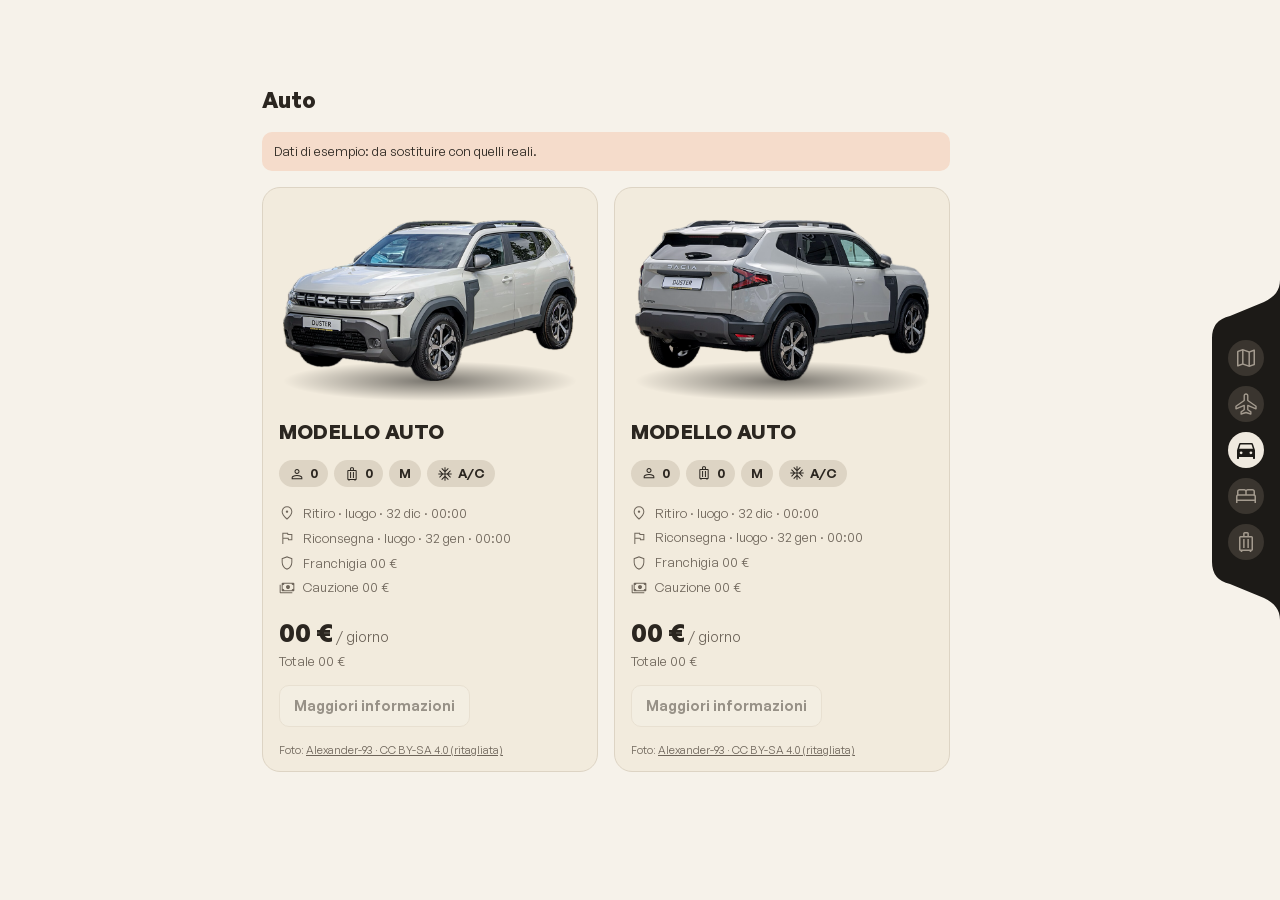
==== auto.html @ 2908af8f "Auto: sfondo della card e ombra ellittica sotto l'auto Co-Authored-By: Claude Sonnet 5.5 <noreply@an" ====
<!doctype html>
<html lang="it">
<head>
<meta charset="utf-8">
<meta name="viewport" content="width=device-width, initial-scale=1">
<meta name="theme-color" content="#f6f2ea"><!-- barra di stato del telefono: colore della pagina -->
<title>Auto — Marocco</title>
<link rel="stylesheet" href="stile.css">
<style>
  /* Le due auto stanno affiancate; su mobile scorrono in orizzontale. */
  .cars { display: grid; grid-template-columns: 1fr 1fr; gap: 16px; }
  @media (max-width: 700px) { .cars { display: flex; overflow-x: auto; scroll-snap-type: x mandatory; margin: 0 -16px; padding: 0 16px 12px; scroll-padding: 0 16px; } .car { flex: 0 0 82%; scroll-snap-align: start; } }
  .car { display: flex; flex-direction: column; overflow: hidden; border: 1px solid var(--line); border-radius: 18px; background: color-mix(in srgb, var(--land) 35%, var(--bg)); }
  /* L'auto sta sullo sfondo della card; sotto ha un'ombra: ellisse nera, piena al centro e trasparente ai bordi, al 50%. */
  .car-img { position: relative; padding: 32px 20px 20px; }
  .car-img::before { content: ""; position: absolute; left: 6%; right: 6%; bottom: 0; height: 40px; border-radius: 50%; background: radial-gradient(closest-side, #000, transparent); opacity: .5; }
  .car-photo { position: relative; display: block; width: 100%; height: auto; }
  .car-body { display: flex; flex: 1; flex-direction: column; gap: 14px; padding: 16px; }
  .car h2 { margin: 0; font-size: 20px; letter-spacing: .01em; }
  .chips { display: flex; flex-wrap: wrap; gap: 6px; }
  .chip { display: flex; align-items: center; gap: 5px; padding: 4px 10px; border-radius: 999px; background: var(--line); font-size: 13px; font-weight: 600; }
  .car ul { margin: 0; padding: 0; list-style: none; font-size: 13px; color: var(--muted); }
  .car li { display: flex; align-items: center; gap: 8px; padding: 3px 0; border: 0; }
  .car li svg, .chip svg { flex: none; }
  .price { margin-top: auto; }
  .price b { font-size: 26px; }
  .price span { color: var(--muted); font-size: 14px; }
  .price small { display: block; color: var(--muted); font-size: 13px; }
  .credit { padding: 0 16px 12px; color: var(--muted); font-size: 11px; }
  .credit a { color: inherit; }
</style>
</head>
<body data-page="auto">
<main class="page" id="root"></main>
<script src="nav.js"></script>
<script>
const ICO = {
  persone: 'M372-523q-42-42-42-108t42-108q42-42 108-42t108 42q42 42 42 108t-42 108q-42 42-108 42t-108-42ZM160-160v-94q0-38 19-65t49-41q67-30 128.5-45T480-420q62 0 123 15.5T731-360q31 14 50 41t19 65v94H160Zm60-60h520v-34q0-16-9.5-30.5T707-306q-64-31-117-42.5T480-360q-57 0-111 11.5T252-306q-14 7-23 21.5t-9 30.5v34Zm324.5-346.5Q570-592 570-631t-25.5-64.5Q519-721 480-721t-64.5 25.5Q390-670 390-631t25.5 64.5Q441-541 480-541t64.5-25.5ZM480-631Zm0 411Z',
  clima: 'M450-80v-195L301-126l-43-42 192-192v-90h-90L172-262l-44-41 147-147H80v-60h195L125-660l43-43 192 193h90v-91L262-789l42-44 146 147v-194h60v194l150-150 42 43-192 192v91h91l189-189 43 42-147 147h194v60H686l148 149-41 43-192-192h-91v90l192 193-41 43-151-151v195h-60Z',
  ritiro: 'M529.5-510.5Q550-531 550-560t-20.5-49.5Q509-630 480-630t-49.5 20.5Q410-589 410-560t20.5 49.5Q451-490 480-490t49.5-20.5ZM480-159q133-121 196.5-219.5T740-552q0-118-75.5-193T480-820q-109 0-184.5 75T220-552q0 75 65 173.5T480-159Zm0 79Q319-217 239.5-334.5T160-552q0-150 96.5-239T480-880q127 0 223.5 89T800-552q0 100-79.5 217.5T480-80Zm0-480Z',
  riconsegna: 'M200-120v-680h343l19 86h238v370H544l-18.93-85H260v309h-60Zm300-452Zm95 168h145v-250H511l-19-86H260v251h316l19 85Z',
  franchigia: 'M480-81q-140-35-230-162.5T160-523v-238l320-120 320 120v238q0 152-90 279.5T480-81Zm0-62q115-38 187.5-143.5T740-523v-196l-260-98-260 98v196q0 131 72.5 236.5T480-143Zm0-337Z',
  cauzione: 'M540-420q-50 0-85-35t-35-85q0-50 35-85t85-35q50 0 85 35t35 85q0 50-35 85t-85 35ZM220-280q-24.75 0-42.37-17.63Q160-315.25 160-340v-400q0-24.75 17.63-42.38Q195.25-800 220-800h640q24.75 0 42.38 17.62Q920-764.75 920-740v400q0 24.75-17.62 42.37Q884.75-280 860-280H220Zm100-60h440q0-42 29-71t71-29v-200q-42 0-71-29t-29-71H320q0 42-29 71t-71 29v200q42 0 71 29t29 71Zm480 180H100q-24.75 0-42.37-17.63Q40-195.25 40-220v-460h60v460h700v60ZM220-340v-400 400Z'
};
const sv = (d, s = 16) => iconaSvg(d, s);
function auto(a) {
  const c = el('article', 'car');
  c.innerHTML = `
    <div class="car-img"><img class="car-photo" src="${a.foto}" alt=""></div>
    <div class="car-body">
      <div><h2>${a.modello}</h2></div>
      <div class="chips">
        <span class="chip">${sv(ICO.persone)}${a.persone}</span>
        <span class="chip">${sv(ICONE.valigia[0])}${a.bagagli}</span>
        <span class="chip">${a.cambio}</span>
        <span class="chip">${sv(ICO.clima)}${a.clima}</span>
      </div>
      <ul>${a.dettagli.map(([k, t]) => `<li>${sv(ICO[k])}<span>${t}</span></li>`).join('')}</ul>
      <div class="price"><b>${a.prezzoGiorno}</b> <span>/ giorno</span><small>Totale ${a.totale}</small></div>
      <div class="actions"></div>
    </div>
    <div class="credit">Foto: <a href="${a.fonte}" target="_blank" rel="noopener">${a.credito}</a></div>`;
  const act = c.querySelector('.actions');
  for (const [l, u] of a.bottoni) {
    const b = u ? el('a', 'btn', l) : el('button', 'btn', l);
    if (u) { b.href = u; b.target = '_blank'; b.rel = 'noopener'; } else { b.type = 'button'; b.disabled = true; b.title = 'Non ancora disponibile'; }
    act.append(b);
  }
  return c;
}
load('auto').then(d => {
  if (d.mock) root.append(el('p', 'mock', 'Dati di esempio: da sostituire con quelli reali.'));
  if (d.intro) root.append(el('p', 'intro', d.intro));
  const cars = el('div', 'cars'); d.auto.forEach(a => cars.append(auto(a))); root.append(cars);
}).catch(() => root.append(el('p', 'intro', 'Dati non disponibili.')));
</script>
</body>
</html>
---- stile.css ----
@font-face { font-family: "General Sans"; src: url(font/GeneralSans-Variable.woff2) format("woff2"); font-weight: 200 700; font-style: normal; font-display: swap; }
@font-face { font-family: "General Sans"; src: url(font/GeneralSans-Italic.woff2) format("woff2"); font-weight: 400; font-style: italic; font-display: swap; }

:root {
  color-scheme: light;
  --bg: #f6f2ea; --ink: #2b2620; --muted: #6e655a; --line: #ddd4c4;
  --sea: #bdd5e3; --land: #eadfc6; --land-edge: #b3a283;
  --nat: #78bd8a; --city: #f09a6c; --coast: #4a90c2; --transit: #bdb5a8; --dot-ink: #2b2620;
  --land-africa: color-mix(in srgb, var(--land) 82%, #5a4a30); --route: #4a3d2a; --route-line: color-mix(in srgb, var(--route) 70%, var(--land)); --tag-bg: var(--route-line); --tag-ink: var(--land);
}
* { box-sizing: border-box; }
body { margin: 0; background: var(--bg); color: var(--ink); font: 15px/1.45 "General Sans", system-ui, sans-serif; }

/* Barra in alto con le icone delle sezioni (costruita in nav.js) */
:root { --nav: 68px; --nav-bg: #1c1a17; --nav-btn: #3a352f; --nav-ink: #efe9df; --nav-muted: #a49b8f; } /* la navbar è in versione scura: contrasta con lo sfondo chiaro delle pagine */
/* Linguetta appesa al bordo alto, senza ombra: sembra uno strato sotto l'interfaccia, tirata da una parte. La forma è ritagliata con un percorso (340×68), gli angoli in alto si allargano fino ad annullarsi sul bordo. */
.navbar { position: fixed; top: 0; left: 50%; transform: translateX(-50%); z-index: 10; width: 340px; height: var(--nav); padding: 12px 44px; display: flex; justify-content: center; align-items: center; gap: 10px; }
.navbar::before { content: ""; position: absolute; inset: 0; background: var(--nav-bg); clip-path: path("M0,0 C10,0 17,5.3 22,16 L36,50 Q40,68 58,68 H282 Q300,68 304,50 L318,16 C323,5.3 330,0 340,0 Z"); }
.navbar a { position: relative; display: grid; place-items: center; width: 36px; height: 36px; border-radius: 50%; background: var(--nav-btn); color: var(--nav-muted); }
.navbar a[aria-current] { background: var(--nav-ink); color: var(--nav-bg); }

/* Desktop: la linguetta sta sul bordo destro, in verticale (stessa forma ruotata di 90°) */
@media (min-width: 701px) {
  .navbar { top: 50%; left: auto; right: 0; transform: translateY(-50%); width: 68px; height: 340px; padding: 44px 12px; flex-direction: column; }
  .navbar::before { clip-path: path("M68,0 C68,10 62.7,17 52,22 L18,36 Q0,40 0,58 V282 Q0,300 18,304 L52,318 C62.7,323 68,330 68,340 Z"); }
  body { padding-right: 68px; }
  .page { padding-top: 24px; }
}

/* Mobile: capsula flottante sotto la barra di stato (il telefono non lascia colorarla come la navbar) */
@media (max-width: 700px) {
  :root { --nav: calc(68px + env(safe-area-inset-top)); }
  .navbar { padding: env(safe-area-inset-top) 44px 0; pointer-events: none; }
  .navbar a { pointer-events: auto; }
  .navbar::before { inset: calc(8px + env(safe-area-inset-top)) 46px 8px; border-radius: 999px; clip-path: none; pointer-events: auto; }
}

/* Pagine interne */
.page { max-width: 720px; margin: 0 auto; padding: calc(var(--nav) + 16px) 16px 48px; }
.ptitle { margin: 0 0 16px; font-size: 22px; }
.mock { margin: 0 0 16px; padding: 10px 12px; border-radius: 10px; background: color-mix(in srgb, var(--city) 25%, var(--bg)); font-size: 13px; }
.intro { margin: 0 0 16px; color: var(--muted); font-size: 14px; }
.card { margin: 0 0 16px; padding: 16px; border: 1px solid var(--line); border-radius: 14px; background: color-mix(in srgb, var(--land) 35%, var(--bg)); }
.chead { display: flex; justify-content: space-between; align-items: flex-start; gap: 12px; margin-bottom: 12px; }
.chead h2 { margin: 0; font-size: 17px; }
.sub { color: var(--muted); font-size: 13px; }
.badge { flex: none; padding: 2px 10px; border-radius: 999px; font-size: 12px; font-weight: 600; color: var(--dot-ink); background: var(--city); }
.badge.ok { background: var(--nat); }
.kv { display: grid; grid-template-columns: minmax(80px, 120px) 1fr; gap: 6px 12px; margin: 0 0 14px; font-size: 14px; }
.kv dt { color: var(--muted); }
.kv dd { margin: 0; }
.actions { display: flex; flex-wrap: wrap; gap: 8px; }
.btn { padding: 10px 14px; border: 1px solid var(--line); border-radius: 10px; font: inherit; font-size: 14px; font-weight: 600; text-decoration: none; cursor: pointer; background: var(--bg); color: var(--ink); }
.btn:disabled { opacity: .45; cursor: not-allowed; }

/* Finestra (modale) */
.dlg-ov { position: fixed; inset: 0; z-index: 40; display: flex; align-items: center; justify-content: center; padding: 16px; background: rgba(30, 22, 10, .45); }
.dlg { width: 100%; max-width: 420px; padding: 20px; border: 1px solid var(--line); border-radius: 16px; background: var(--bg); }
.dlg h2 { margin: 0 0 12px; font-size: 18px; }
.dlg ul { margin: 0 0 8px; padding-left: 18px; font-size: 14px; }
.dlg li { padding: 3px 0; }
.dlg p { margin: 8px 0 0; color: var(--muted); font-size: 13px; }
.dlg .btn { margin-top: 16px; }
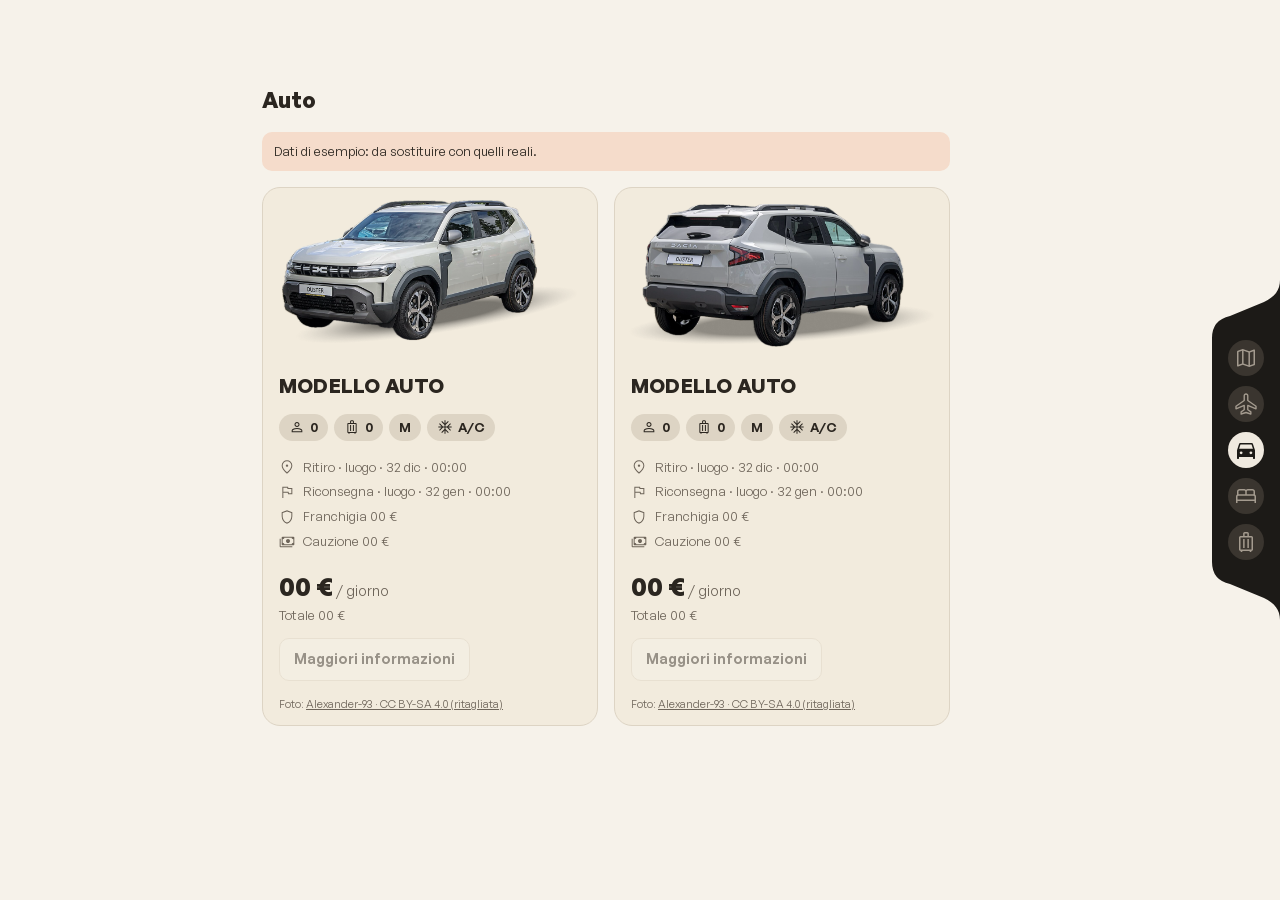
==== commit 0fa344ce: "Auto: PNG con ombra inserita dall'utente, tolta l'ombra in CSS, altezza immagine uguale Co-Authored-" ====
--- a/auto.html
+++ b/auto.html
@@ -11,10 +11,9 @@
   .cars { display: grid; grid-template-columns: 1fr 1fr; gap: 16px; }
   @media (max-width: 700px) { .cars { display: flex; overflow-x: auto; scroll-snap-type: x mandatory; margin: 0 -16px; padding: 0 16px 12px; scroll-padding: 0 16px; } .car { flex: 0 0 82%; scroll-snap-align: start; } }
   .car { display: flex; flex-direction: column; overflow: hidden; border: 1px solid var(--line); border-radius: 18px; background: color-mix(in srgb, var(--land) 35%, var(--bg)); }
-  /* L'auto sta sullo sfondo della card; sotto ha un'ombra: ellisse nera, piena al centro e trasparente ai bordi, al 50%. */
-  .car-img { position: relative; padding: 32px 20px 20px; }
-  .car-img::before { content: ""; position: absolute; left: 6%; right: 6%; bottom: 0; height: 40px; border-radius: 50%; background: radial-gradient(closest-side, #000, transparent); opacity: .5; }
-  .car-photo { position: relative; display: block; width: 100%; height: auto; }
+  /* L'auto (PNG trasparente, con l'ombra già nell'immagine) sta sullo sfondo della card; l'altezza è uguale per le due card. */
+  .car-img { position: relative; aspect-ratio: 2 / 1; }
+  .car-photo { position: absolute; inset: 12px 12px 0; width: calc(100% - 24px); height: calc(100% - 12px); object-fit: contain; }
   .car-body { display: flex; flex: 1; flex-direction: column; gap: 14px; padding: 16px; }
   .car h2 { margin: 0; font-size: 20px; letter-spacing: .01em; }
   .chips { display: flex; flex-wrap: wrap; gap: 6px; }
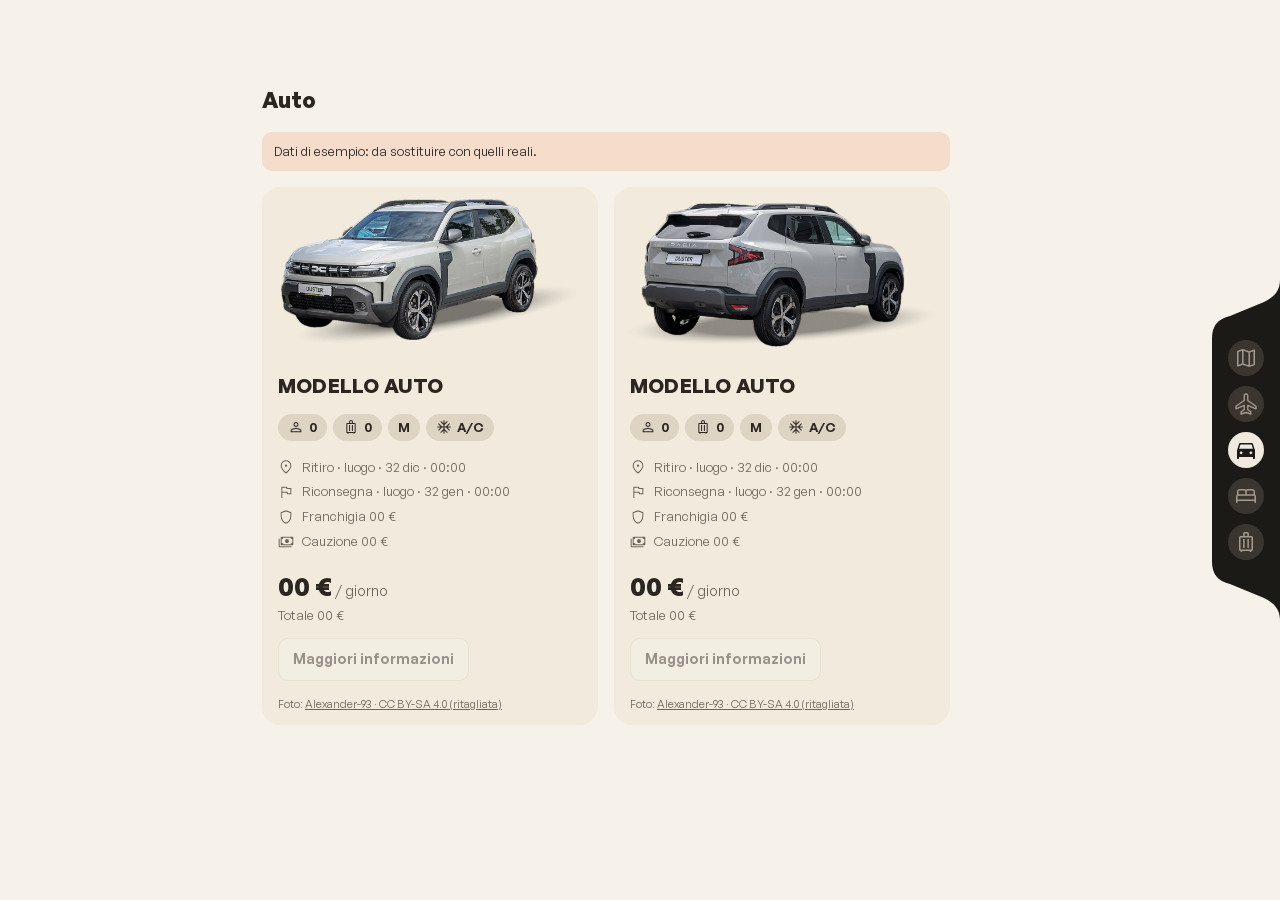
==== commit 35859df8: "Card di auto e valigia senza bordo Co-Authored-By: Claude Sonnet 5.5 <noreply@anthropic.com>" ====
--- a/auto.html
+++ b/auto.html
@@ -2,15 +2,21 @@
 <html lang="it">
 <head>
 <meta charset="utf-8">
-<meta name="viewport" content="width=device-width, initial-scale=1">
+<meta name="viewport" content="width=device-width, initial-scale=1, viewport-fit=cover">
 <meta name="theme-color" content="#f6f2ea"><!-- barra di stato del telefono: colore della pagina -->
+<link rel="manifest" href="manifest.webmanifest">
+<link rel="apple-touch-icon" href="icone/icona-180.png">
+<meta name="mobile-web-app-capable" content="yes">
+<meta name="apple-mobile-web-app-capable" content="yes">
+<meta name="apple-mobile-web-app-title" content="Marocco">
+<meta name="apple-mobile-web-app-status-bar-style" content="black-translucent"><!-- come app sulla Home: la pagina va sotto la barra di stato -->
 <title>Auto — Marocco</title>
 <link rel="stylesheet" href="stile.css">
 <style>
   /* Le due auto stanno affiancate; su mobile scorrono in orizzontale. */
   .cars { display: grid; grid-template-columns: 1fr 1fr; gap: 16px; }
   @media (max-width: 700px) { .cars { display: flex; overflow-x: auto; scroll-snap-type: x mandatory; margin: 0 -16px; padding: 0 16px 12px; scroll-padding: 0 16px; } .car { flex: 0 0 82%; scroll-snap-align: start; } }
-  .car { display: flex; flex-direction: column; overflow: hidden; border: 1px solid var(--line); border-radius: 18px; background: color-mix(in srgb, var(--land) 35%, var(--bg)); }
+  .car { display: flex; flex-direction: column; overflow: hidden; border-radius: 18px; background: color-mix(in srgb, var(--land) 35%, var(--bg)); }
   /* L'auto (PNG trasparente, con l'ombra già nell'immagine) sta sullo sfondo della card; l'altezza è uguale per le due card. */
   .car-img { position: relative; aspect-ratio: 2 / 1; }
   .car-photo { position: absolute; inset: 12px 12px 0; width: calc(100% - 24px); height: calc(100% - 12px); object-fit: contain; }
--- a/stile.css
+++ b/stile.css
@@ -40,7 +40,7 @@
 .ptitle { margin: 0 0 16px; font-size: 22px; }
 .mock { margin: 0 0 16px; padding: 10px 12px; border-radius: 10px; background: color-mix(in srgb, var(--city) 25%, var(--bg)); font-size: 13px; }
 .intro { margin: 0 0 16px; color: var(--muted); font-size: 14px; }
-.card { margin: 0 0 16px; padding: 16px; border: 1px solid var(--line); border-radius: 14px; background: color-mix(in srgb, var(--land) 35%, var(--bg)); }
+.card { margin: 0 0 16px; padding: 16px; border-radius: 14px; background: color-mix(in srgb, var(--land) 35%, var(--bg)); }
 .chead { display: flex; justify-content: space-between; align-items: flex-start; gap: 12px; margin-bottom: 12px; }
 .chead h2 { margin: 0; font-size: 17px; }
 .sub { color: var(--muted); font-size: 13px; }
@@ -61,3 +61,8 @@
 .dlg li { padding: 3px 0; }
 .dlg p { margin: 8px 0 0; color: var(--muted); font-size: 13px; }
 .dlg .btn { margin-top: 16px; }
+
+/* Come app sulla Home (iPhone): la pagina va sotto la barra di stato, che ha testo bianco; una leggera sfumatura scura lo tiene leggibile */
+@media (display-mode: standalone) {
+  body::before { content: ""; position: fixed; top: 0; left: 0; right: 0; z-index: 9; height: calc(env(safe-area-inset-top) + 14px); background: linear-gradient(rgba(0, 0, 0, .35), transparent); pointer-events: none; }
+}
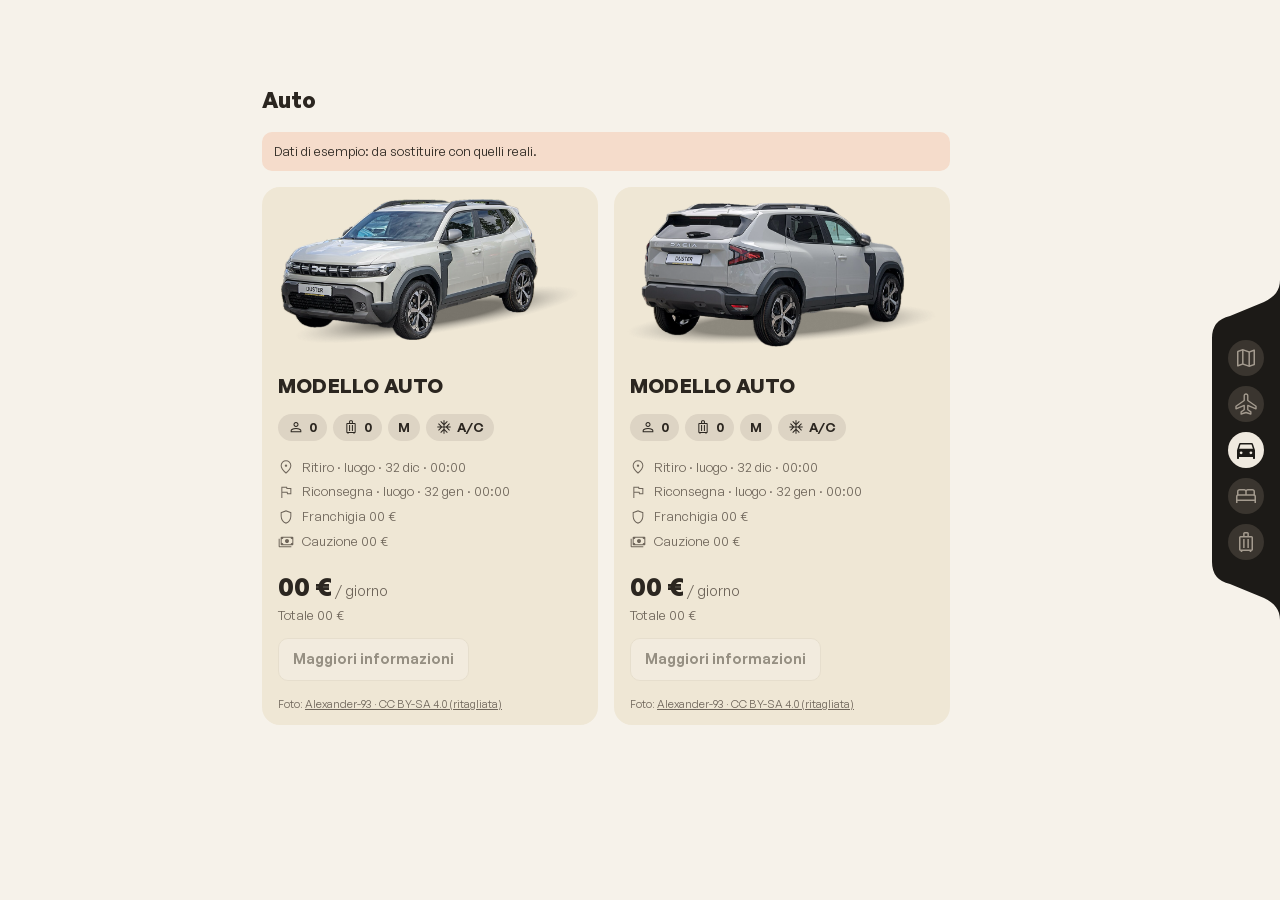
==== commit 1d5e40e1: "Sfondo card più scuro di 2 punti, in un unico token --card Co-Authored-By: Claude Sonnet 5.5 <norepl" ====
--- a/auto.html
+++ b/auto.html
@@ -16,7 +16,7 @@
   /* Le due auto stanno affiancate; su mobile scorrono in orizzontale. */
   .cars { display: grid; grid-template-columns: 1fr 1fr; gap: 16px; }
   @media (max-width: 700px) { .cars { display: flex; overflow-x: auto; scroll-snap-type: x mandatory; margin: 0 -16px; padding: 0 16px 12px; scroll-padding: 0 16px; } .car { flex: 0 0 82%; scroll-snap-align: start; } }
-  .car { display: flex; flex-direction: column; overflow: hidden; border-radius: 18px; background: color-mix(in srgb, var(--land) 35%, var(--bg)); }
+  .car { display: flex; flex-direction: column; overflow: hidden; border-radius: 18px; background: var(--card); }
   /* L'auto (PNG trasparente, con l'ombra già nell'immagine) sta sullo sfondo della card; l'altezza è uguale per le due card. */
   .car-img { position: relative; aspect-ratio: 2 / 1; }
   .car-photo { position: absolute; inset: 12px 12px 0; width: calc(100% - 24px); height: calc(100% - 12px); object-fit: contain; }
--- a/stile.css
+++ b/stile.css
@@ -5,6 +5,7 @@
   color-scheme: light;
   --bg: #f6f2ea; --ink: #2b2620; --muted: #6e655a; --line: #ddd4c4;
   --sea: #bdd5e3; --land: #eadfc6; --land-edge: #b3a283;
+  --card: color-mix(in srgb, var(--land) 57%, var(--bg));
   --nat: #78bd8a; --city: #f09a6c; --coast: #4a90c2; --transit: #bdb5a8; --dot-ink: #2b2620;
   --land-africa: color-mix(in srgb, var(--land) 82%, #5a4a30); --route: #4a3d2a; --route-line: color-mix(in srgb, var(--route) 70%, var(--land)); --tag-bg: var(--route-line); --tag-ink: var(--land);
 }
@@ -40,8 +41,8 @@
 .ptitle { margin: 0 0 16px; font-size: 22px; }
 .mock { margin: 0 0 16px; padding: 10px 12px; border-radius: 10px; background: color-mix(in srgb, var(--city) 25%, var(--bg)); font-size: 13px; }
 .intro { margin: 0 0 16px; color: var(--muted); font-size: 14px; }
-.card { margin: 0 0 16px; padding: 16px; border-radius: 14px; background: color-mix(in srgb, var(--land) 35%, var(--bg)); }
-.chead { display: flex; justify-content: space-between; align-items: flex-start; gap: 12px; margin-bottom: 12px; }
+.card { margin: 0 0 16px; padding: 16px; border-radius: 14px; background: var(--card); }
+.chead { display: flex; justify-content: space-between; align-items: center; gap: 12px; margin-bottom: 12px; }
 .chead h2 { margin: 0; font-size: 17px; }
 .sub { color: var(--muted); font-size: 13px; }
 .badge { flex: none; padding: 2px 10px; border-radius: 999px; font-size: 12px; font-weight: 600; color: var(--dot-ink); background: var(--city); }
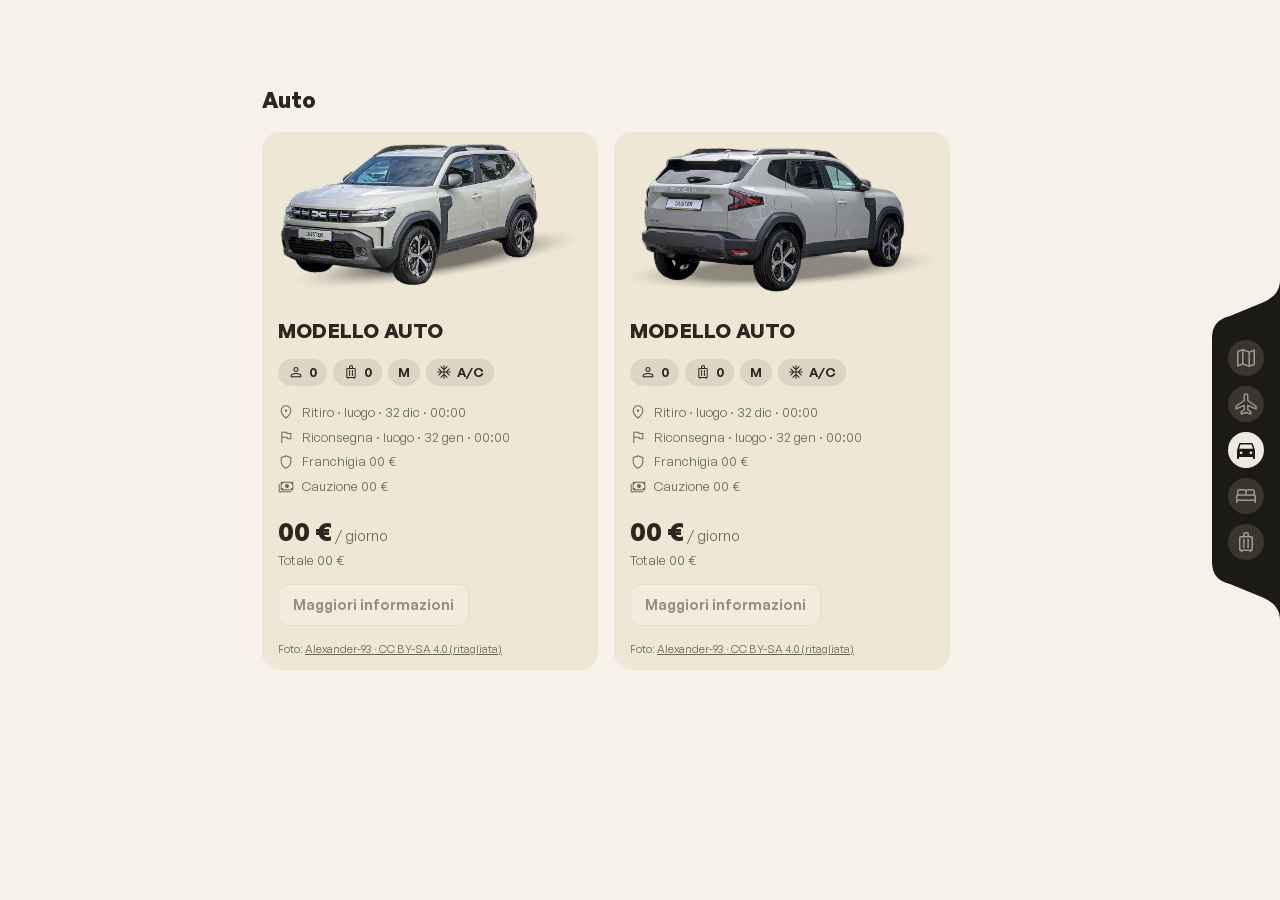
==== commit 67ebc1fd: "Tolti i banner 'dati di esempio' Co-Authored-By: Claude Sonnet 5.5 <noreply@anthropic.com>" ====
--- a/auto.html
+++ b/auto.html
@@ -16,7 +16,7 @@
   /* Le due auto stanno affiancate; su mobile scorrono in orizzontale. */
   .cars { display: grid; grid-template-columns: 1fr 1fr; gap: 16px; }
   @media (max-width: 700px) { .cars { display: flex; overflow-x: auto; scroll-snap-type: x mandatory; margin: 0 -16px; padding: 0 16px 12px; scroll-padding: 0 16px; } .car { flex: 0 0 82%; scroll-snap-align: start; } }
-  .car { display: flex; flex-direction: column; overflow: hidden; border-radius: 18px; background: var(--card); }
+  .car { display: flex; flex-direction: column; overflow: hidden; border-radius: 18px; background: var(--card, color-mix(in srgb, var(--land) 57%, var(--bg))); }
   /* L'auto (PNG trasparente, con l'ombra già nell'immagine) sta sullo sfondo della card; l'altezza è uguale per le due card. */
   .car-img { position: relative; aspect-ratio: 2 / 1; }
   .car-photo { position: absolute; inset: 12px 12px 0; width: calc(100% - 24px); height: calc(100% - 12px); object-fit: contain; }
@@ -74,7 +74,6 @@
   return c;
 }
 load('auto').then(d => {
-  if (d.mock) root.append(el('p', 'mock', 'Dati di esempio: da sostituire con quelli reali.'));
   if (d.intro) root.append(el('p', 'intro', d.intro));
   const cars = el('div', 'cars'); d.auto.forEach(a => cars.append(auto(a))); root.append(cars);
 }).catch(() => root.append(el('p', 'intro', 'Dati non disponibili.')));
--- a/stile.css
+++ b/stile.css
@@ -39,7 +39,6 @@
 /* Pagine interne */
 .page { max-width: 720px; margin: 0 auto; padding: calc(var(--nav) + 16px) 16px 48px; }
 .ptitle { margin: 0 0 16px; font-size: 22px; }
-.mock { margin: 0 0 16px; padding: 10px 12px; border-radius: 10px; background: color-mix(in srgb, var(--city) 25%, var(--bg)); font-size: 13px; }
 .intro { margin: 0 0 16px; color: var(--muted); font-size: 14px; }
 .card { margin: 0 0 16px; padding: 16px; border-radius: 14px; background: var(--card); }
 .chead { display: flex; justify-content: space-between; align-items: center; gap: 12px; margin-bottom: 12px; }
